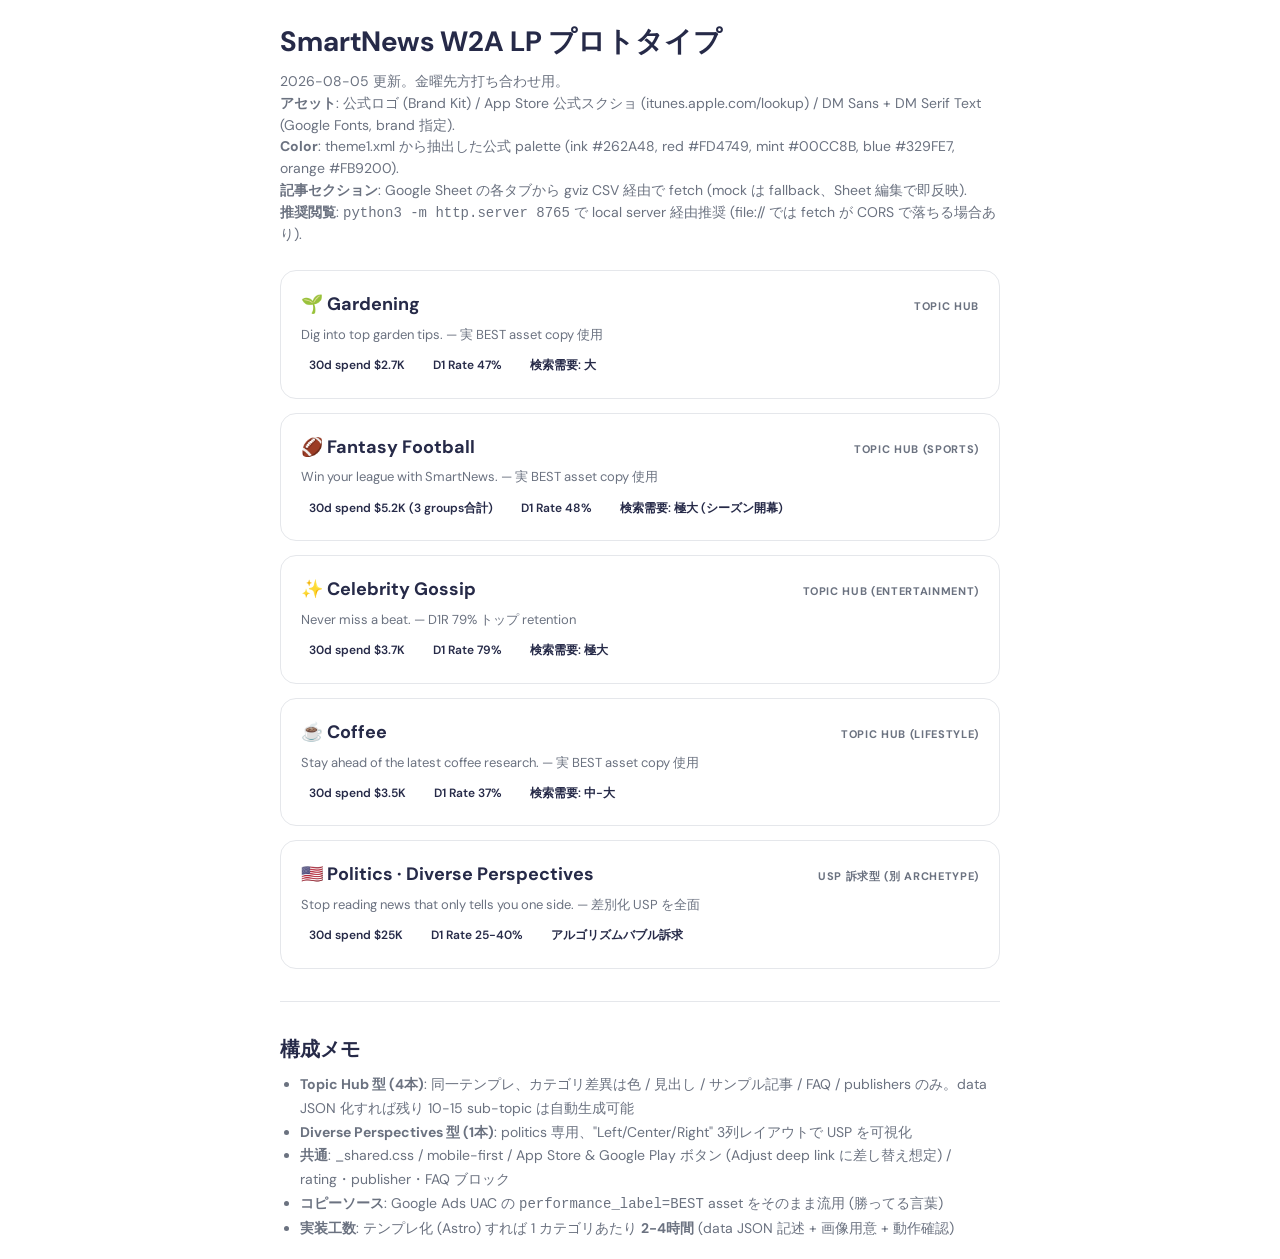
==== index.html @ a0862d74 "Initial commit: 5 W2A LP prototypes + shared CSS/JS + brand assets" ====
<!DOCTYPE html>
<html lang="ja">
<head>
<meta charset="UTF-8">
<meta name="viewport" content="width=device-width, initial-scale=1.0">
<title>SmartNews W2A LP Prototypes — 2026-08-05</title>
<link rel="stylesheet" href="_shared.css">
<style>
  body { padding: 20px; background: var(--sn-off-white); }
  .index-wrap { max-width: 720px; margin: 0 auto; }
  h1 { font-size: 28px; margin-bottom: 8px; }
  .intro { color: var(--sn-gray); margin-bottom: 24px; font-size: 14px; }
  .lp-list { display: flex; flex-direction: column; gap: 14px; }
  .lp-item {
    padding: 20px; background: var(--sn-white); border-radius: var(--radius);
    border: 1px solid var(--sn-gray-light); text-decoration: none; color: inherit;
    display: block; transition: all 0.15s ease;
  }
  .lp-item:hover { border-color: var(--sn-ink); transform: translateX(2px); }
  .lp-item .head {
    display: flex; justify-content: space-between; align-items: baseline;
    margin-bottom: 6px;
  }
  .lp-item .head h3 { font-size: 18px; }
  .lp-item .arch {
    font-size: 11px; text-transform: uppercase; letter-spacing: 0.06em;
    color: var(--sn-gray); font-weight: 700;
  }
  .lp-item .meta { font-size: 13px; color: var(--sn-gray); }
  .lp-item .stats {
    display: flex; gap: 12px; margin-top: 8px;
    font-size: 12px; color: var(--sn-ink);
  }
  .lp-item .stat {
    padding: 3px 8px; background: var(--sn-off-white);
    border-radius: 6px; font-weight: 600;
  }
</style>
</head>
<body>
<div class="index-wrap">
  <h1>SmartNews W2A LP プロトタイプ</h1>
  <p class="intro">
    2026-08-05 更新。金曜先方打ち合わせ用。<br>
    <b>アセット</b>: 公式ロゴ (Brand Kit) / App Store 公式スクショ (itunes.apple.com/lookup) / DM Sans + DM Serif Text (Google Fonts, brand 指定).<br>
    <b>Color</b>: theme1.xml から抽出した公式 palette (ink #262A48, red #FD4749, mint #00CC8B, blue #329FE7, orange #FB9200).<br>
    <b>記事セクション</b>: <a href="https://docs.google.com/spreadsheets/d/1cBwvf7KP2Y6rj0ybszNZ3jQX0uknWMQDzqWqg3QpWKQ/edit">Google Sheet</a> の各タブから gviz CSV 経由で fetch (mock は fallback、Sheet 編集で即反映).<br>
    <b>推奨閲覧</b>: <code>python3 -m http.server 8765</code> で local server 経由推奨 (file:// では fetch が CORS で落ちる場合あり).
  </p>

  <div class="lp-list">
    <a class="lp-item" href="gardening.html">
      <div class="head"><h3>🌱 Gardening</h3><span class="arch">Topic Hub</span></div>
      <div class="meta">Dig into top garden tips. — 実 BEST asset copy 使用</div>
      <div class="stats">
        <span class="stat">30d spend $2.7K</span>
        <span class="stat">D1 Rate 47%</span>
        <span class="stat">検索需要: 大</span>
      </div>
    </a>

    <a class="lp-item" href="fantasy-football.html">
      <div class="head"><h3>🏈 Fantasy Football</h3><span class="arch">Topic Hub (sports)</span></div>
      <div class="meta">Win your league with SmartNews. — 実 BEST asset copy 使用</div>
      <div class="stats">
        <span class="stat">30d spend $5.2K (3 groups合計)</span>
        <span class="stat">D1 Rate 48%</span>
        <span class="stat">検索需要: 極大 (シーズン開幕)</span>
      </div>
    </a>

    <a class="lp-item" href="celebrity-gossip.html">
      <div class="head"><h3>✨ Celebrity Gossip</h3><span class="arch">Topic Hub (entertainment)</span></div>
      <div class="meta">Never miss a beat. — D1R 79% トップ retention</div>
      <div class="stats">
        <span class="stat">30d spend $3.7K</span>
        <span class="stat">D1 Rate 79%</span>
        <span class="stat">検索需要: 極大</span>
      </div>
    </a>

    <a class="lp-item" href="coffee.html">
      <div class="head"><h3>☕ Coffee</h3><span class="arch">Topic Hub (lifestyle)</span></div>
      <div class="meta">Stay ahead of the latest coffee research. — 実 BEST asset copy 使用</div>
      <div class="stats">
        <span class="stat">30d spend $3.5K</span>
        <span class="stat">D1 Rate 37%</span>
        <span class="stat">検索需要: 中-大</span>
      </div>
    </a>

    <a class="lp-item" href="politics.html">
      <div class="head"><h3>🇺🇸 Politics · Diverse Perspectives</h3><span class="arch">USP 訴求型 (別 archetype)</span></div>
      <div class="meta">Stop reading news that only tells you one side. — 差別化 USP を全面</div>
      <div class="stats">
        <span class="stat">30d spend $25K</span>
        <span class="stat">D1 Rate 25-40%</span>
        <span class="stat">アルゴリズムバブル訴求</span>
      </div>
    </a>
  </div>

  <hr style="margin: 32px 0; border: none; border-top: 1px solid var(--sn-gray-light);">

  <h2 style="font-size: 20px; margin-bottom: 8px;">構成メモ</h2>
  <ul style="padding-left: 20px; color: var(--sn-gray); font-size: 14px; line-height: 1.7;">
    <li><b>Topic Hub 型 (4本)</b>: 同一テンプレ、カテゴリ差異は色 / 見出し / サンプル記事 / FAQ / publishers のみ。data JSON 化すれば残り 10-15 sub-topic は自動生成可能</li>
    <li><b>Diverse Perspectives 型 (1本)</b>: politics 専用、"Left/Center/Right" 3列レイアウトで USP を可視化</li>
    <li><b>共通</b>: _shared.css / mobile-first / App Store &amp; Google Play ボタン (Adjust deep link に差し替え想定) / rating・publisher・FAQ ブロック</li>
    <li><b>コピーソース</b>: Google Ads UAC の <code>performance_label=BEST</code> asset をそのまま流用 (勝ってる言葉)</li>
    <li><b>実装工数</b>: テンプレ化 (Astro) すれば 1 カテゴリあたり <b>2-4時間</b> (data JSON 記述 + 画像用意 + 動作確認)</li>
  </ul>
</div>
</body>
</html>
---- _shared.css ----
/* SmartNews W2A LP — brand-aligned design tokens
   Source: SN Brand Guidelines [External] (Oct 2024)
   - Primary type: DM Serif Text (headers) + DM Sans (body/subheader/CTA)
   - Color palette: theme1.xml から抽出した公式色 */
@import url('https://fonts.googleapis.com/css2?family=DM+Sans:ital,wght@0,400;0,500;0,700;1,400&family=DM+Serif+Text:ital@0;1&display=swap');

:root {
  /* Brand primary */
  --sn-ink:        #262A48;   /* dark primary (headers, body text) */
  --sn-white:      #FFFFFF;
  --sn-surface:    #FAF7F4;   /* warm off-white bg */
  --sn-red:        #FD4749;   /* SmartNews accent red */
  /* Brand accents */
  --sn-blue:       #329FE7;
  --sn-mint:       #00CC8B;
  --sn-orange:     #FB9200;
  --sn-peach:      #FEDEB2;
  --sn-mint-lt:    #BCEFD8;
  --sn-blue-lt:    #BAE5F3;
  --sn-teal:       #0097A7;
  /* Neutrals */
  --sn-gray:       #6B7280;
  --sn-gray-light: #E5E7EB;
  --star-gold:     #F5A623;
  --shadow-sm: 0 1px 2px rgba(38,42,72,0.05);
  --shadow-md: 0 4px 12px rgba(38,42,72,0.08);
  --shadow-lg: 0 12px 32px rgba(38,42,72,0.10);
  --radius: 16px;      /* SmartNews rounded article card 精神を継承 */
  --radius-lg: 24px;
}
* { box-sizing: border-box; margin: 0; padding: 0; }
html { -webkit-text-size-adjust: 100%; }
body {
  font-family: "DM Sans", -apple-system, BlinkMacSystemFont, "Helvetica Neue", sans-serif;
  color: var(--sn-ink);
  background: var(--sn-surface);
  line-height: 1.55;
  font-size: 16px;
  font-weight: 400;
}
img { max-width: 100%; display: block; }
a { color: inherit; text-decoration: none; }
button { font-family: inherit; cursor: pointer; border: none; background: none; }

.wrap { max-width: 720px; margin: 0 auto; background: var(--sn-white); min-height: 100vh; }
.nav {
  display: flex; justify-content: space-between; align-items: center;
  padding: 14px 20px; border-bottom: 1px solid var(--sn-gray-light);
  position: sticky; top: 0; background: rgba(255,255,255,0.96);
  backdrop-filter: blur(10px); z-index: 10;
}
.logo-row { display: flex; align-items: center; }
.logo-row img { height: 24px; width: auto; }
.nav-cta {
  padding: 8px 14px; background: var(--sn-ink); color: var(--sn-white);
  border-radius: 999px; font-weight: 500; font-size: 14px;
  font-family: "DM Sans", sans-serif;
}

.hero { padding: 44px 24px 36px; text-align: center; }
.hero .badge {
  display: inline-block; padding: 6px 14px; background: rgba(38,42,72,0.06);
  border-radius: 999px; font-size: 12px; font-weight: 500; letter-spacing: 0.04em;
  text-transform: uppercase; margin-bottom: 20px; color: var(--sn-ink);
}
.hero h1 {
  font-family: "DM Serif Text", Georgia, serif;
  font-size: 38px; line-height: 1.12; letter-spacing: -0.01em;
  font-weight: 400; margin-bottom: 16px; color: var(--sn-ink);
}
.hero .sub {
  font-size: 17px; color: var(--sn-ink); opacity: 0.72;
  max-width: 480px; margin: 0 auto 28px;
}

/* App Store marketing screenshot は完成デザインなので、そのまま角丸+シャドウで魅せる */
.phone-frame {
  position: relative; width: 260px; margin: 24px auto 0;
  border-radius: 28px; overflow: hidden;
  box-shadow: 0 24px 60px rgba(38,42,72,0.15), 0 8px 20px rgba(38,42,72,0.08);
}
.phone-frame img { display: block; width: 100%; }
.phone-showcase {
  padding: 44px 24px; background: var(--sn-surface); text-align: center;
}
.phone-showcase h2 {
  font-family: "DM Serif Text", Georgia, serif;
  font-weight: 400; font-size: 24px; margin-bottom: 4px; letter-spacing: -0.01em;
}
.phone-showcase .caption {
  color: var(--sn-ink); opacity: 0.6; font-size: 14px; margin-top: 20px;
}

.cta-row { display: flex; gap: 10px; justify-content: center; flex-wrap: wrap; }
.store-btn {
  display: inline-flex; align-items: center; gap: 8px;
  padding: 13px 20px; background: var(--sn-ink); color: var(--sn-white);
  border-radius: 999px; font-weight: 500; font-size: 15px;
  box-shadow: var(--shadow-sm);
  font-family: "DM Sans", sans-serif;
}
.store-btn .icon { width: 20px; height: 20px; }
.rating-row {
  display: flex; gap: 20px; justify-content: center; margin-top: 22px;
  font-size: 13px; color: var(--sn-ink); opacity: 0.72;
}
.rating-row .stars { color: var(--star-gold); letter-spacing: 2px; }

.section { padding: 44px 24px; }
.section h2 {
  font-family: "DM Serif Text", Georgia, serif;
  font-size: 26px; font-weight: 400; letter-spacing: -0.01em; margin-bottom: 6px;
}
.section .kicker {
  font-size: 12px; color: var(--sn-ink); opacity: 0.55;
  text-transform: uppercase; letter-spacing: 0.06em; font-weight: 500; margin-bottom: 8px;
}
.section .lead { color: var(--sn-ink); opacity: 0.72; margin-bottom: 24px; font-size: 15px; }

.article-list { display: flex; flex-direction: column; gap: 12px; }
.article {
  display: flex; gap: 14px; padding: 16px; background: var(--sn-surface);
  border-radius: var(--radius);       /* rounded card = brand core motif */
  transition: transform 0.15s ease, box-shadow 0.15s ease;
}
.article:hover { transform: translateY(-2px); box-shadow: var(--shadow-md); }
.article .thumb {
  width: 88px; height: 88px; border-radius: 12px; flex-shrink: 0;
  background: linear-gradient(135deg, var(--topic-primary, #888), var(--topic-secondary, #444));
  display: flex; align-items: center; justify-content: center;
  font-size: 30px; color: var(--sn-white);
}
.article .thumb.has-image {
  background-size: cover; background-position: center; background-repeat: no-repeat;
  background-color: var(--sn-surface);
  color: transparent;
}
.article .body { flex: 1; min-width: 0; }
.article .src {
  font-size: 11px; color: var(--sn-ink); opacity: 0.55;
  text-transform: uppercase; letter-spacing: 0.05em; font-weight: 500; margin-bottom: 4px;
}
.article .title { font-size: 15px; font-weight: 500; line-height: 1.35; margin-bottom: 6px; }
.article .meta { font-size: 12px; color: var(--sn-ink); opacity: 0.55; }

.value-grid { display: grid; grid-template-columns: 1fr; gap: 12px; }
.value-card {
  padding: 22px; background: var(--sn-surface); border-radius: var(--radius);
}
.value-card .icon { font-size: 26px; margin-bottom: 12px; }
.value-card h3 {
  font-size: 17px; font-weight: 500; margin-bottom: 6px;
  font-family: "DM Sans", sans-serif;
}
.value-card p { color: var(--sn-ink); opacity: 0.72; font-size: 14px; }

.publishers {
  display: flex; flex-wrap: wrap; gap: 10px 12px; padding: 22px;
  background: var(--sn-surface); border-radius: var(--radius);
  align-items: center; justify-content: center;
}
.publisher {
  padding: 8px 14px; background: var(--sn-white); border: 1px solid var(--sn-gray-light);
  border-radius: 999px;    /* round pill = brand moment */
  font-size: 13px; font-weight: 500; color: var(--sn-ink);
}

.faq-item { padding: 18px 0; border-bottom: 1px solid var(--sn-gray-light); }
.faq-item:last-child { border-bottom: none; }
.faq-q { font-weight: 500; font-size: 16px; margin-bottom: 6px; }
.faq-a { color: var(--sn-ink); opacity: 0.72; font-size: 14px; }

.cta-block {
  background: var(--topic-primary, var(--sn-ink)); color: var(--sn-white);
  padding: 44px 24px; text-align: center; border-radius: var(--radius-lg);
  margin: 24px;
}
.cta-block h2 {
  font-family: "DM Serif Text", Georgia, serif;
  font-weight: 400; color: var(--sn-white); font-size: 30px; margin-bottom: 12px;
  letter-spacing: -0.01em;
}
.cta-block p { color: rgba(255,255,255,0.85); margin-bottom: 22px; }
.cta-block .store-btn { background: var(--sn-white); color: var(--sn-ink); }

.footer {
  padding: 24px; text-align: center; font-size: 12px;
  color: var(--sn-ink); opacity: 0.55;
  border-top: 1px solid var(--sn-gray-light);
}
.footer a { text-decoration: underline; }

@media (min-width: 720px) {
  .hero h1 { font-size: 48px; }
  .section h2 { font-size: 30px; }
  .phone-frame { width: 300px; }
  .value-grid { grid-template-columns: repeat(3, 1fr); }
}
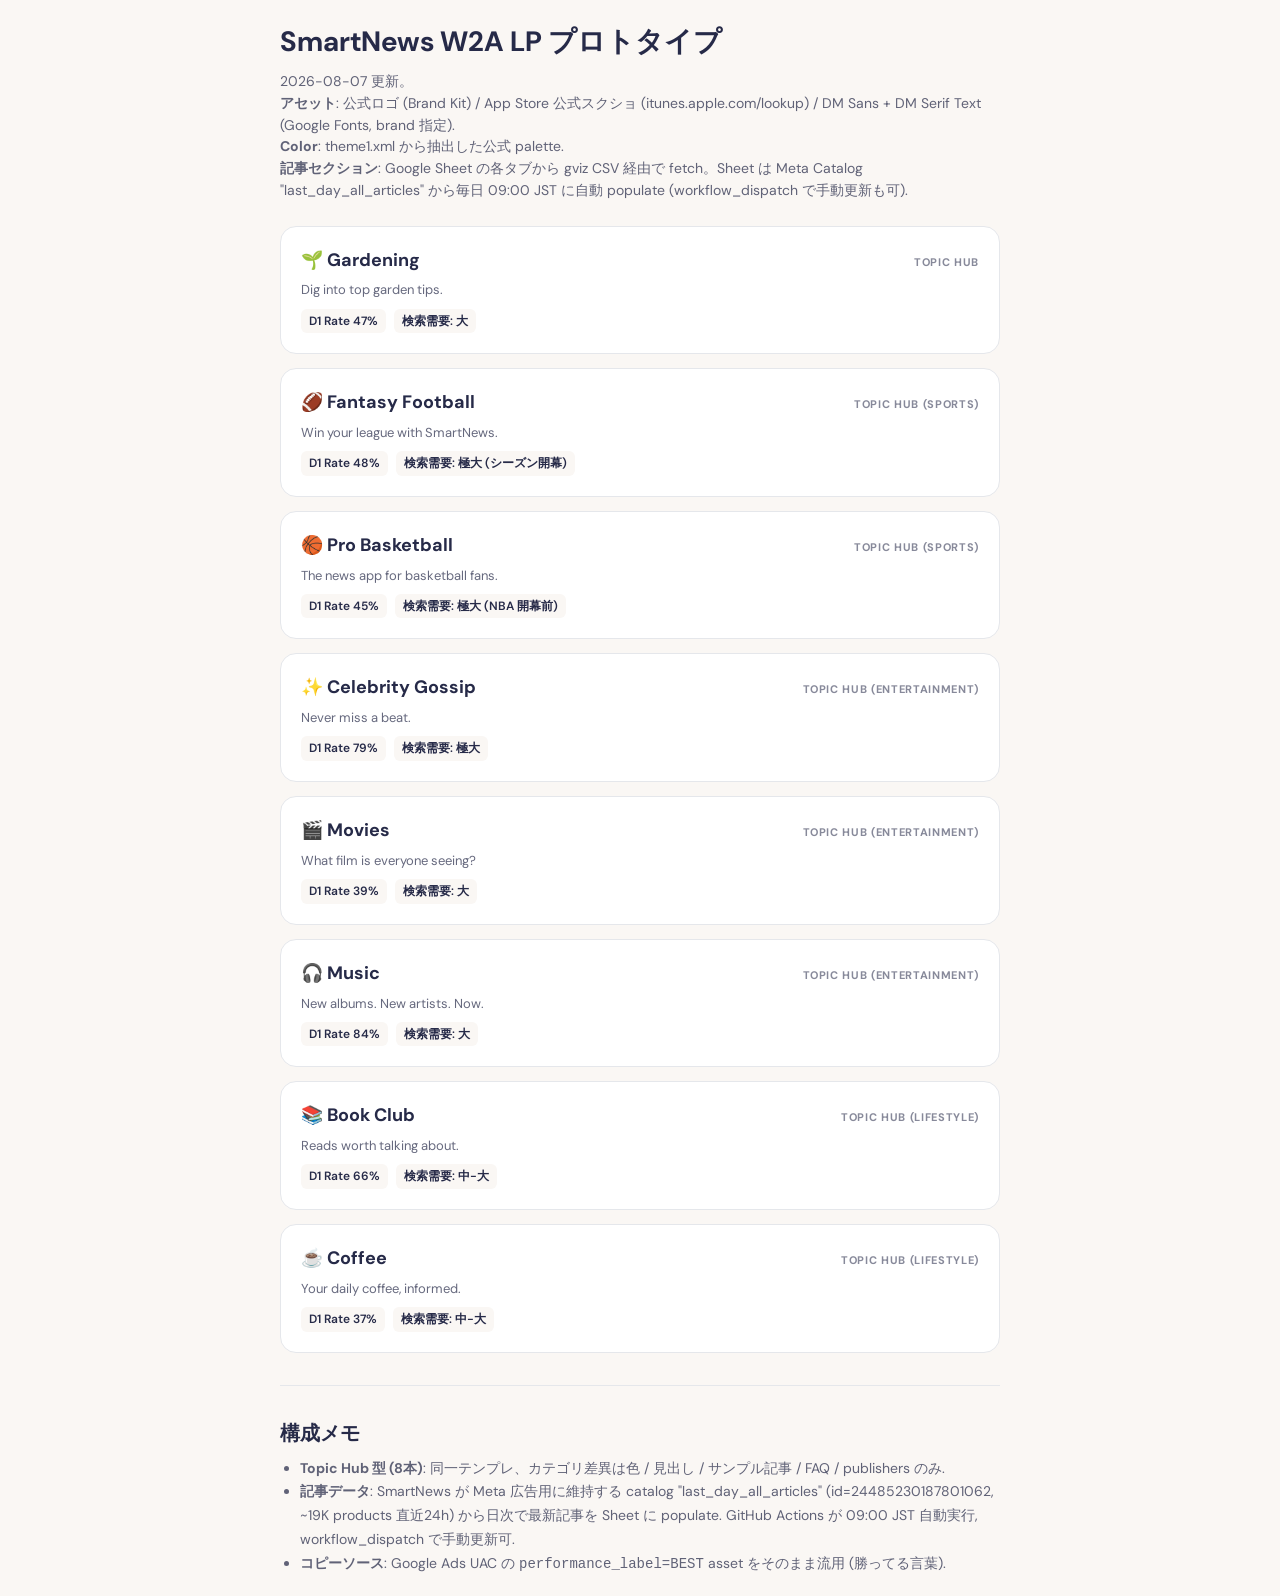
==== commit 544a38eb: "Add book-club/pro-basketball/movies/music LPs, remove politics" ====
--- a/index.html
+++ b/index.html
@@ -3,13 +3,13 @@
 <head>
 <meta charset="UTF-8">
 <meta name="viewport" content="width=device-width, initial-scale=1.0">
-<title>SmartNews W2A LP Prototypes — 2026-08-05</title>
+<title>SmartNews W2A LP Prototypes — 2026-08-07</title>
 <link rel="stylesheet" href="_shared.css">
 <style>
-  body { padding: 20px; background: var(--sn-off-white); }
+  body { padding: 20px; background: var(--sn-surface); }
   .index-wrap { max-width: 720px; margin: 0 auto; }
   h1 { font-size: 28px; margin-bottom: 8px; }
-  .intro { color: var(--sn-gray); margin-bottom: 24px; font-size: 14px; }
+  .intro { color: var(--sn-ink); opacity: 0.72; margin-bottom: 24px; font-size: 14px; }
   .lp-list { display: flex; flex-direction: column; gap: 14px; }
   .lp-item {
     padding: 20px; background: var(--sn-white); border-radius: var(--radius);
@@ -24,15 +24,15 @@
   .lp-item .head h3 { font-size: 18px; }
   .lp-item .arch {
     font-size: 11px; text-transform: uppercase; letter-spacing: 0.06em;
-    color: var(--sn-gray); font-weight: 700;
+    color: var(--sn-ink); opacity: 0.55; font-weight: 700;
   }
-  .lp-item .meta { font-size: 13px; color: var(--sn-gray); }
+  .lp-item .meta { font-size: 13px; color: var(--sn-ink); opacity: 0.7; }
   .lp-item .stats {
-    display: flex; gap: 12px; margin-top: 8px;
+    display: flex; flex-wrap: wrap; gap: 8px; margin-top: 8px;
     font-size: 12px; color: var(--sn-ink);
   }
   .lp-item .stat {
-    padding: 3px 8px; background: var(--sn-off-white);
+    padding: 3px 8px; background: var(--sn-surface);
     border-radius: 6px; font-weight: 600;
   }
 </style>
@@ -41,74 +41,69 @@
 <div class="index-wrap">
   <h1>SmartNews W2A LP プロトタイプ</h1>
   <p class="intro">
-    2026-08-05 更新。金曜先方打ち合わせ用。<br>
+    2026-08-07 更新。<br>
     <b>アセット</b>: 公式ロゴ (Brand Kit) / App Store 公式スクショ (itunes.apple.com/lookup) / DM Sans + DM Serif Text (Google Fonts, brand 指定).<br>
-    <b>Color</b>: theme1.xml から抽出した公式 palette (ink #262A48, red #FD4749, mint #00CC8B, blue #329FE7, orange #FB9200).<br>
-    <b>記事セクション</b>: <a href="https://docs.google.com/spreadsheets/d/1cBwvf7KP2Y6rj0ybszNZ3jQX0uknWMQDzqWqg3QpWKQ/edit">Google Sheet</a> の各タブから gviz CSV 経由で fetch (mock は fallback、Sheet 編集で即反映).<br>
-    <b>推奨閲覧</b>: <code>python3 -m http.server 8765</code> で local server 経由推奨 (file:// では fetch が CORS で落ちる場合あり).
+    <b>Color</b>: theme1.xml から抽出した公式 palette.<br>
+    <b>記事セクション</b>: <a href="https://docs.google.com/spreadsheets/d/1cBwvf7KP2Y6rj0ybszNZ3jQX0uknWMQDzqWqg3QpWKQ/edit">Google Sheet</a> の各タブから gviz CSV 経由で fetch。Sheet は Meta Catalog "last_day_all_articles" から毎日 09:00 JST に自動 populate (workflow_dispatch で手動更新も可).
   </p>
 
   <div class="lp-list">
     <a class="lp-item" href="gardening.html">
       <div class="head"><h3>🌱 Gardening</h3><span class="arch">Topic Hub</span></div>
-      <div class="meta">Dig into top garden tips. — 実 BEST asset copy 使用</div>
-      <div class="stats">
-        <span class="stat">30d spend $2.7K</span>
-        <span class="stat">D1 Rate 47%</span>
-        <span class="stat">検索需要: 大</span>
-      </div>
+      <div class="meta">Dig into top garden tips.</div>
+      <div class="stats"><span class="stat">D1 Rate 47%</span><span class="stat">検索需要: 大</span></div>
     </a>
 
     <a class="lp-item" href="fantasy-football.html">
       <div class="head"><h3>🏈 Fantasy Football</h3><span class="arch">Topic Hub (sports)</span></div>
-      <div class="meta">Win your league with SmartNews. — 実 BEST asset copy 使用</div>
-      <div class="stats">
-        <span class="stat">30d spend $5.2K (3 groups合計)</span>
-        <span class="stat">D1 Rate 48%</span>
-        <span class="stat">検索需要: 極大 (シーズン開幕)</span>
-      </div>
+      <div class="meta">Win your league with SmartNews.</div>
+      <div class="stats"><span class="stat">D1 Rate 48%</span><span class="stat">検索需要: 極大 (シーズン開幕)</span></div>
+    </a>
+
+    <a class="lp-item" href="pro-basketball.html">
+      <div class="head"><h3>🏀 Pro Basketball</h3><span class="arch">Topic Hub (sports)</span></div>
+      <div class="meta">The news app for basketball fans.</div>
+      <div class="stats"><span class="stat">D1 Rate 45%</span><span class="stat">検索需要: 極大 (NBA 開幕前)</span></div>
     </a>
 
     <a class="lp-item" href="celebrity-gossip.html">
       <div class="head"><h3>✨ Celebrity Gossip</h3><span class="arch">Topic Hub (entertainment)</span></div>
-      <div class="meta">Never miss a beat. — D1R 79% トップ retention</div>
-      <div class="stats">
-        <span class="stat">30d spend $3.7K</span>
-        <span class="stat">D1 Rate 79%</span>
-        <span class="stat">検索需要: 極大</span>
-      </div>
+      <div class="meta">Never miss a beat.</div>
+      <div class="stats"><span class="stat">D1 Rate 79%</span><span class="stat">検索需要: 極大</span></div>
+    </a>
+
+    <a class="lp-item" href="movies.html">
+      <div class="head"><h3>🎬 Movies</h3><span class="arch">Topic Hub (entertainment)</span></div>
+      <div class="meta">What film is everyone seeing?</div>
+      <div class="stats"><span class="stat">D1 Rate 39%</span><span class="stat">検索需要: 大</span></div>
+    </a>
+
+    <a class="lp-item" href="music.html">
+      <div class="head"><h3>🎧 Music</h3><span class="arch">Topic Hub (entertainment)</span></div>
+      <div class="meta">New albums. New artists. Now.</div>
+      <div class="stats"><span class="stat">D1 Rate 84%</span><span class="stat">検索需要: 大</span></div>
+    </a>
+
+    <a class="lp-item" href="book-club.html">
+      <div class="head"><h3>📚 Book Club</h3><span class="arch">Topic Hub (lifestyle)</span></div>
+      <div class="meta">Reads worth talking about.</div>
+      <div class="stats"><span class="stat">D1 Rate 66%</span><span class="stat">検索需要: 中-大</span></div>
     </a>
 
     <a class="lp-item" href="coffee.html">
       <div class="head"><h3>☕ Coffee</h3><span class="arch">Topic Hub (lifestyle)</span></div>
-      <div class="meta">Stay ahead of the latest coffee research. — 実 BEST asset copy 使用</div>
-      <div class="stats">
-        <span class="stat">30d spend $3.5K</span>
-        <span class="stat">D1 Rate 37%</span>
-        <span class="stat">検索需要: 中-大</span>
-      </div>
-    </a>
-
-    <a class="lp-item" href="politics.html">
-      <div class="head"><h3>🇺🇸 Politics · Diverse Perspectives</h3><span class="arch">USP 訴求型 (別 archetype)</span></div>
-      <div class="meta">Stop reading news that only tells you one side. — 差別化 USP を全面</div>
-      <div class="stats">
-        <span class="stat">30d spend $25K</span>
-        <span class="stat">D1 Rate 25-40%</span>
-        <span class="stat">アルゴリズムバブル訴求</span>
-      </div>
+      <div class="meta">Your daily coffee, informed.</div>
+      <div class="stats"><span class="stat">D1 Rate 37%</span><span class="stat">検索需要: 中-大</span></div>
     </a>
   </div>
 
   <hr style="margin: 32px 0; border: none; border-top: 1px solid var(--sn-gray-light);">
 
   <h2 style="font-size: 20px; margin-bottom: 8px;">構成メモ</h2>
-  <ul style="padding-left: 20px; color: var(--sn-gray); font-size: 14px; line-height: 1.7;">
-    <li><b>Topic Hub 型 (4本)</b>: 同一テンプレ、カテゴリ差異は色 / 見出し / サンプル記事 / FAQ / publishers のみ。data JSON 化すれば残り 10-15 sub-topic は自動生成可能</li>
-    <li><b>Diverse Perspectives 型 (1本)</b>: politics 専用、"Left/Center/Right" 3列レイアウトで USP を可視化</li>
-    <li><b>共通</b>: _shared.css / mobile-first / App Store &amp; Google Play ボタン (Adjust deep link に差し替え想定) / rating・publisher・FAQ ブロック</li>
-    <li><b>コピーソース</b>: Google Ads UAC の <code>performance_label=BEST</code> asset をそのまま流用 (勝ってる言葉)</li>
-    <li><b>実装工数</b>: テンプレ化 (Astro) すれば 1 カテゴリあたり <b>2-4時間</b> (data JSON 記述 + 画像用意 + 動作確認)</li>
+  <ul style="padding-left: 20px; color: var(--sn-ink); opacity: 0.72; font-size: 14px; line-height: 1.7;">
+    <li><b>Topic Hub 型 (8本)</b>: 同一テンプレ、カテゴリ差異は色 / 見出し / サンプル記事 / FAQ / publishers のみ.</li>
+    <li><b>記事データ</b>: SmartNews が Meta 広告用に維持する catalog "last_day_all_articles" (id=24485230187801062, ~19K products 直近24h) から日次で最新記事を Sheet に populate. GitHub Actions が 09:00 JST 自動実行, workflow_dispatch で手動更新可.</li>
+    <li><b>コピーソース</b>: Google Ads UAC の <code>performance_label=BEST</code> asset をそのまま流用 (勝ってる言葉).</li>
   </ul>
 </div>
 </body>
